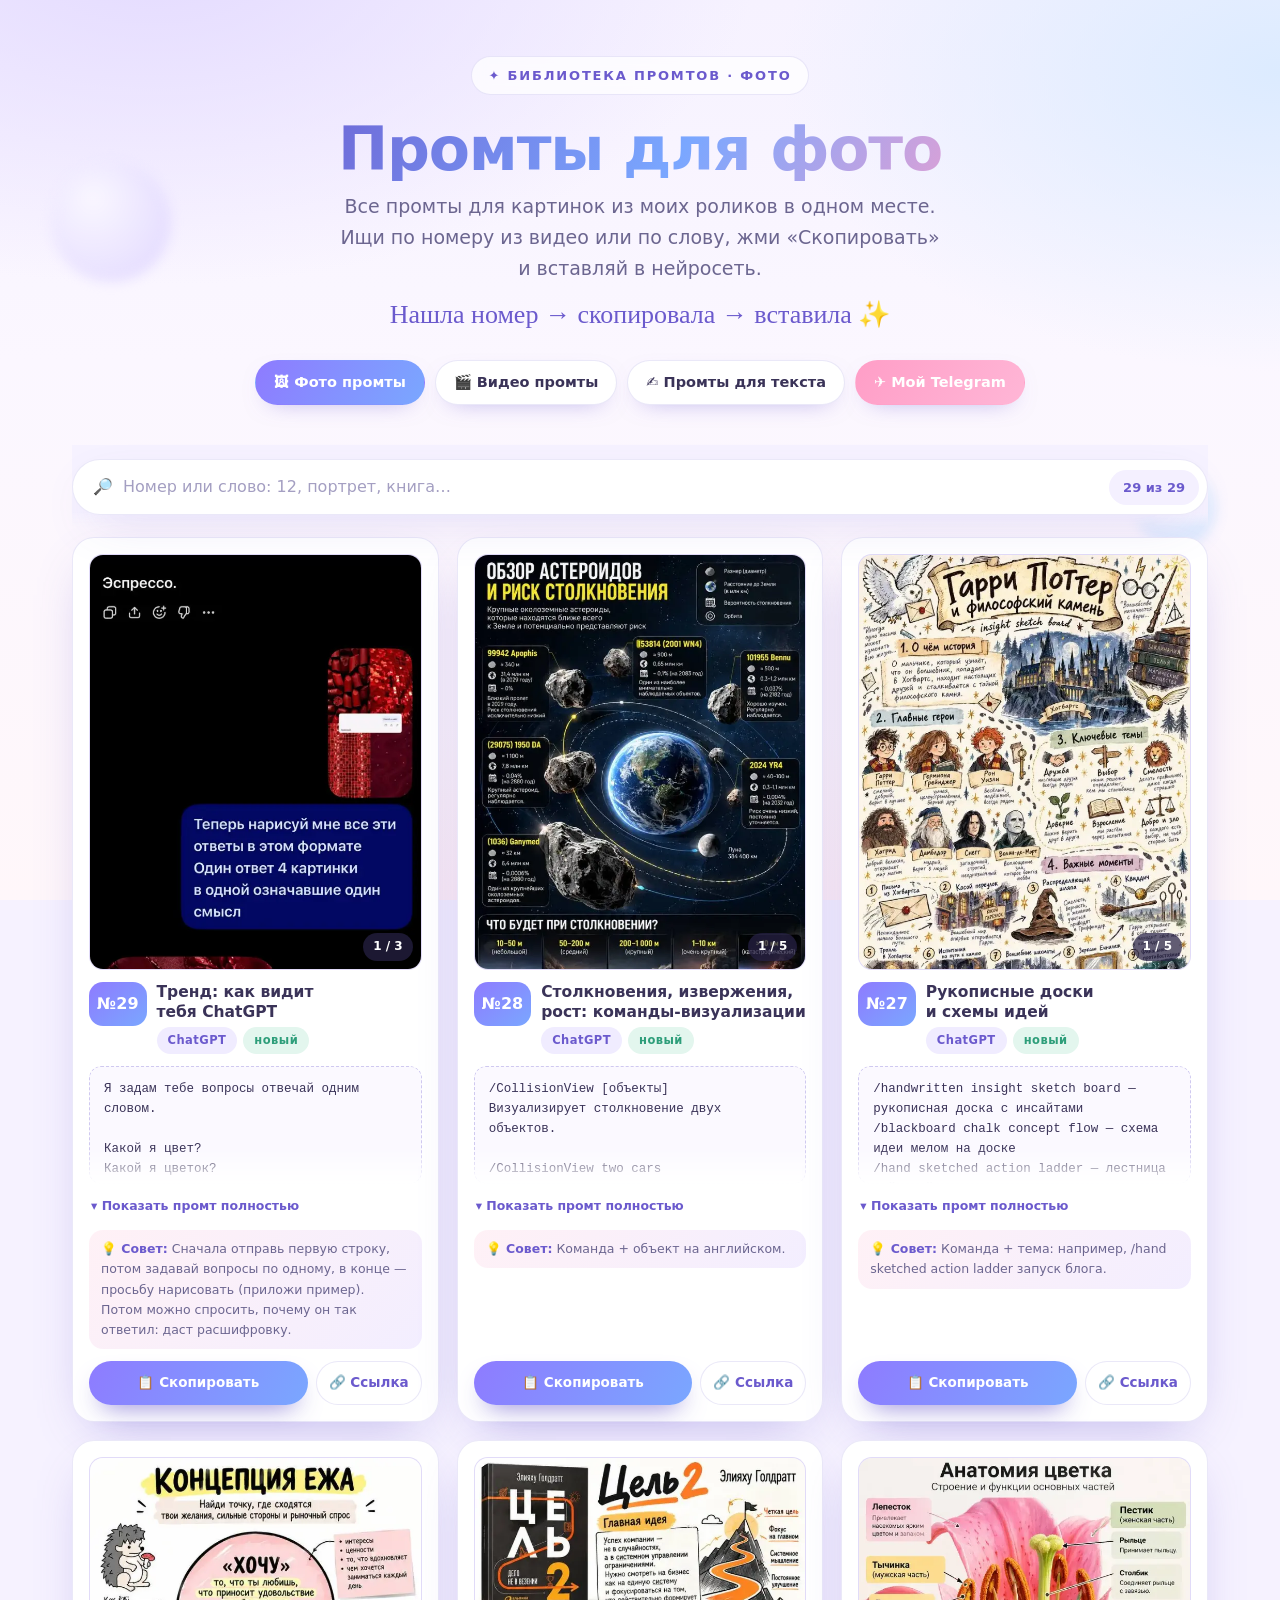
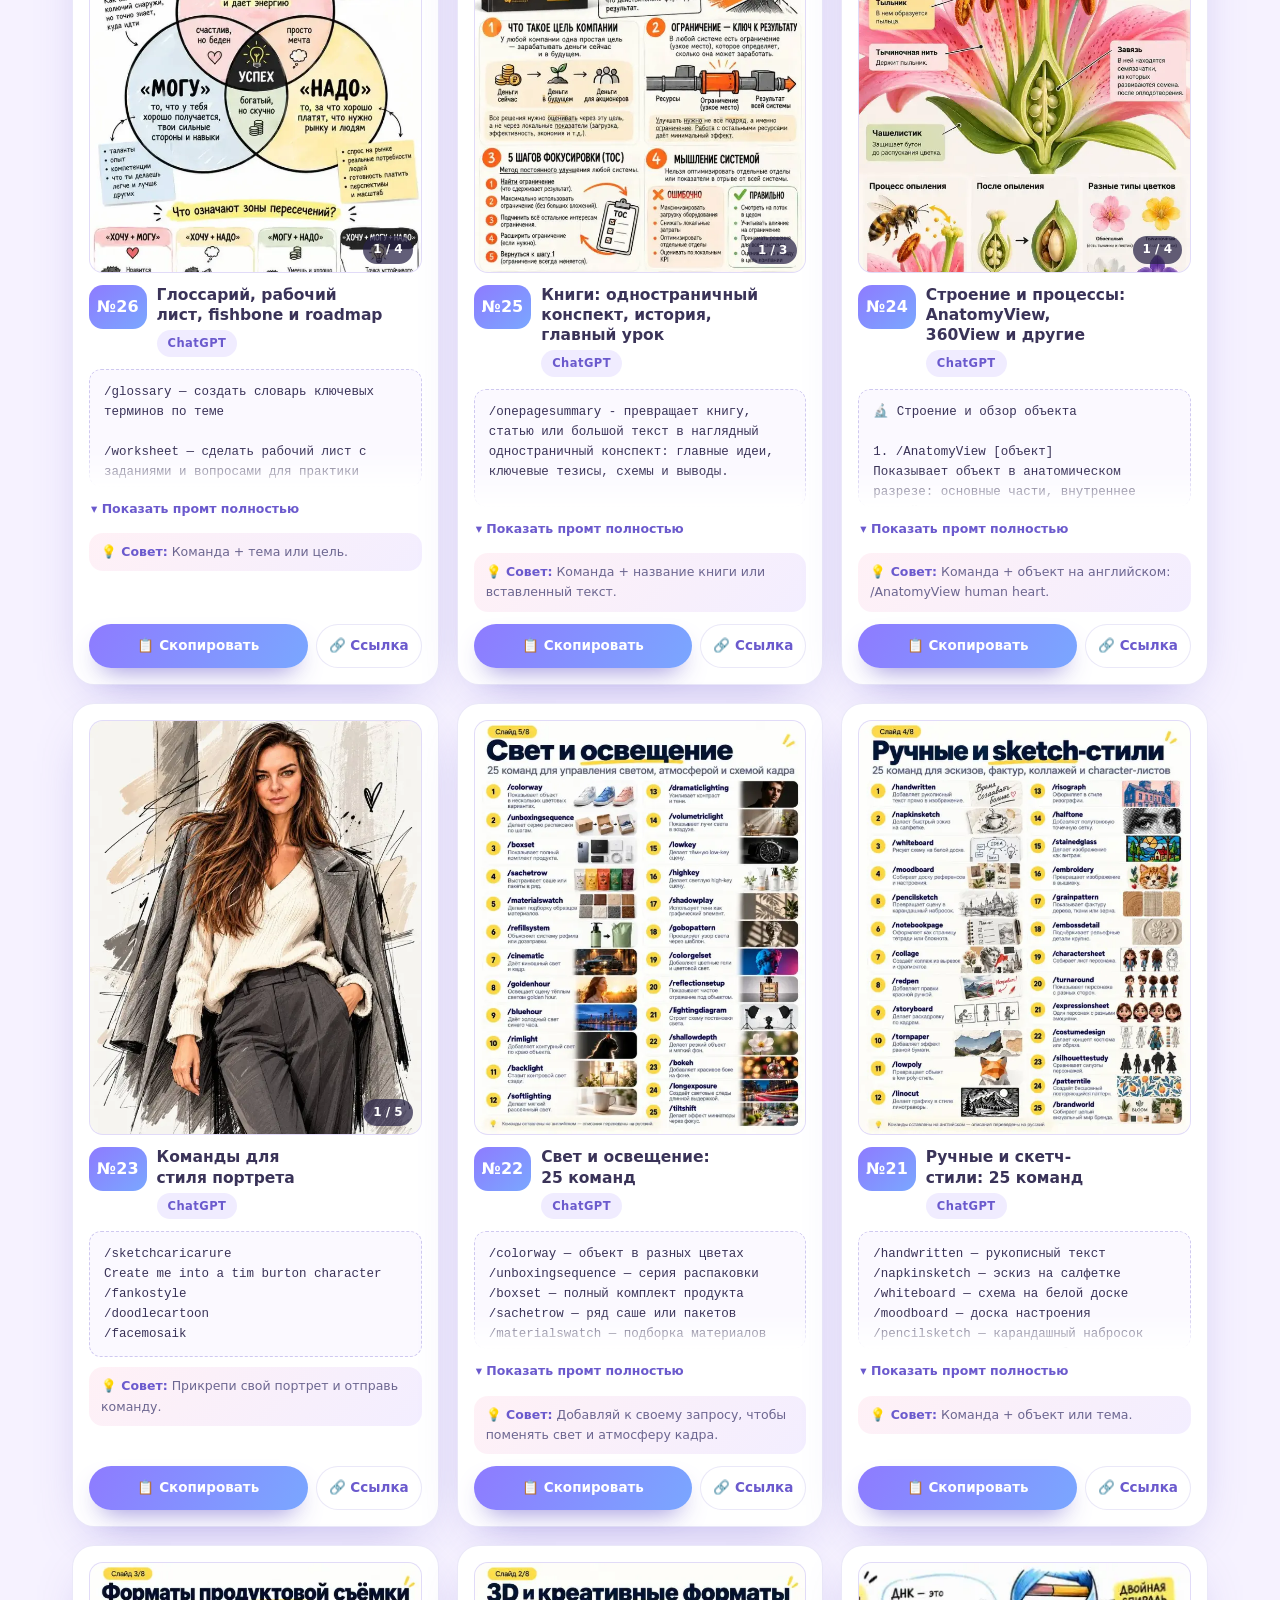
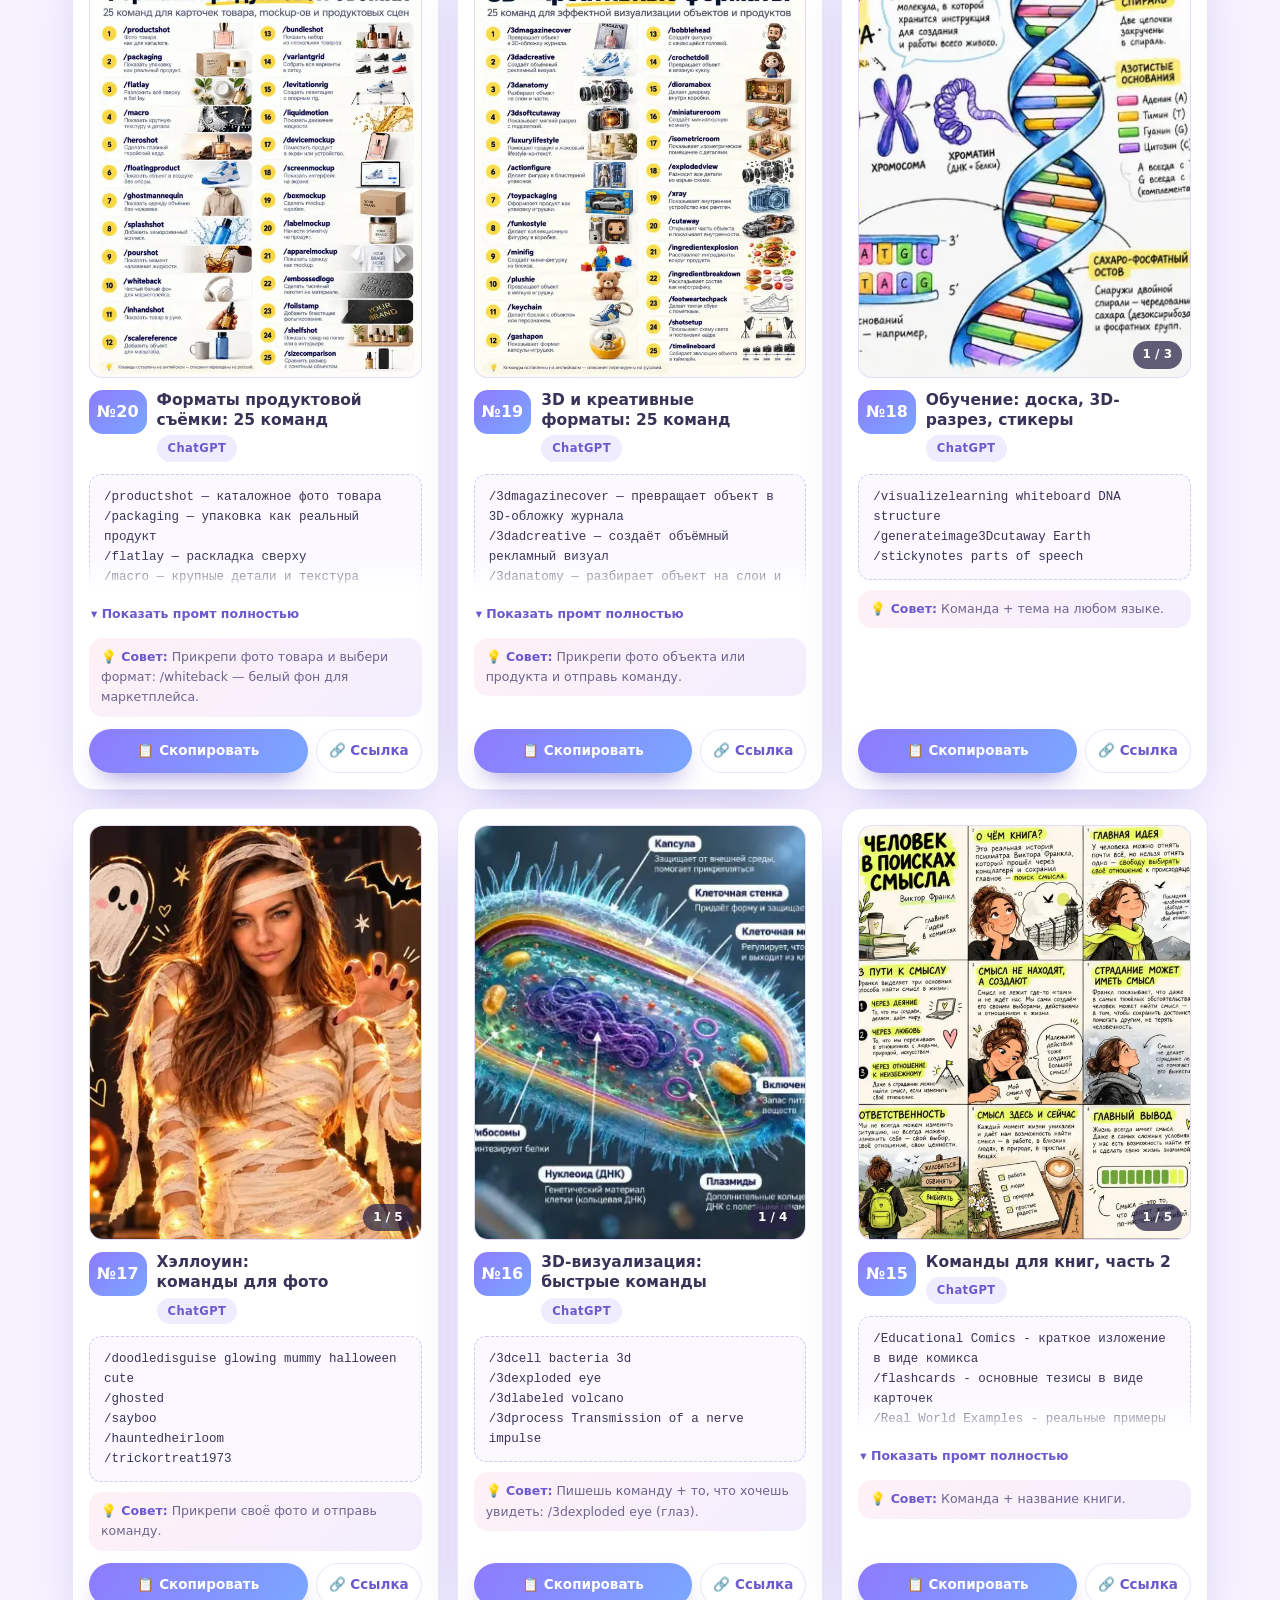
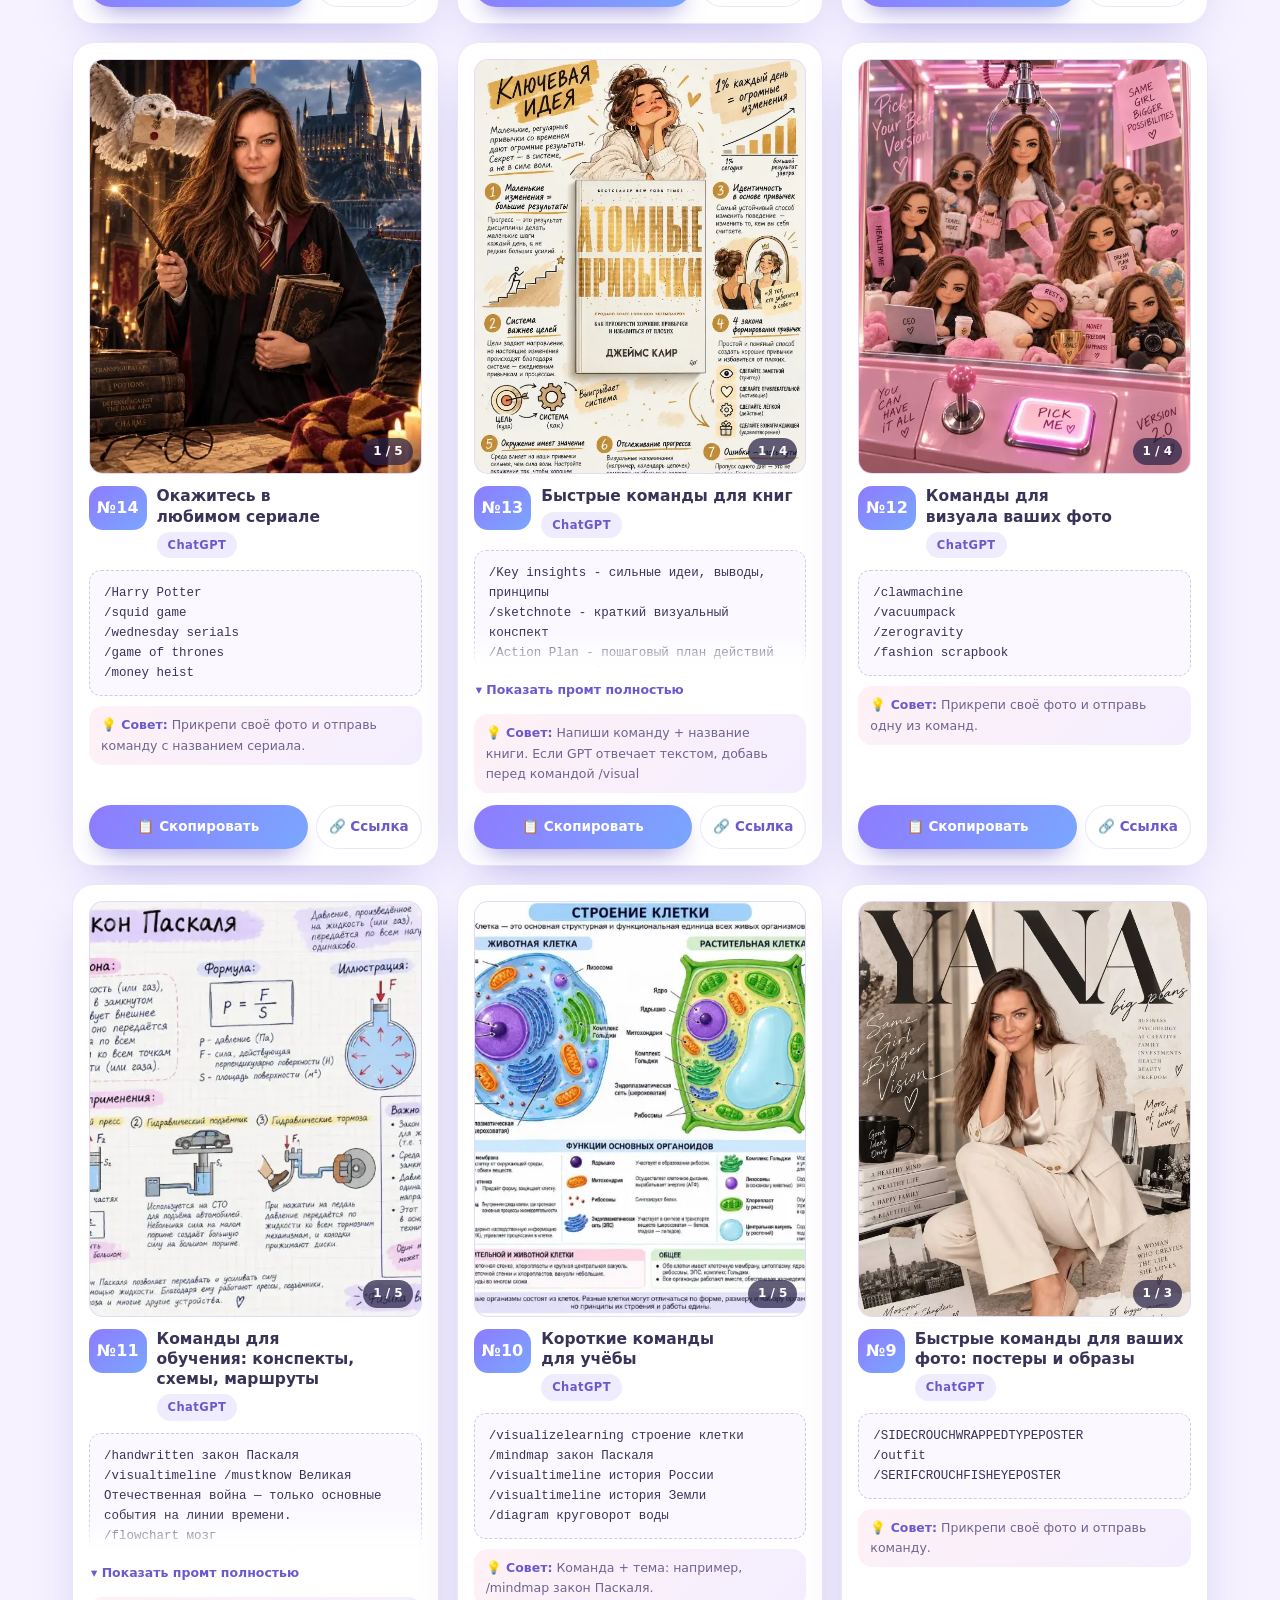
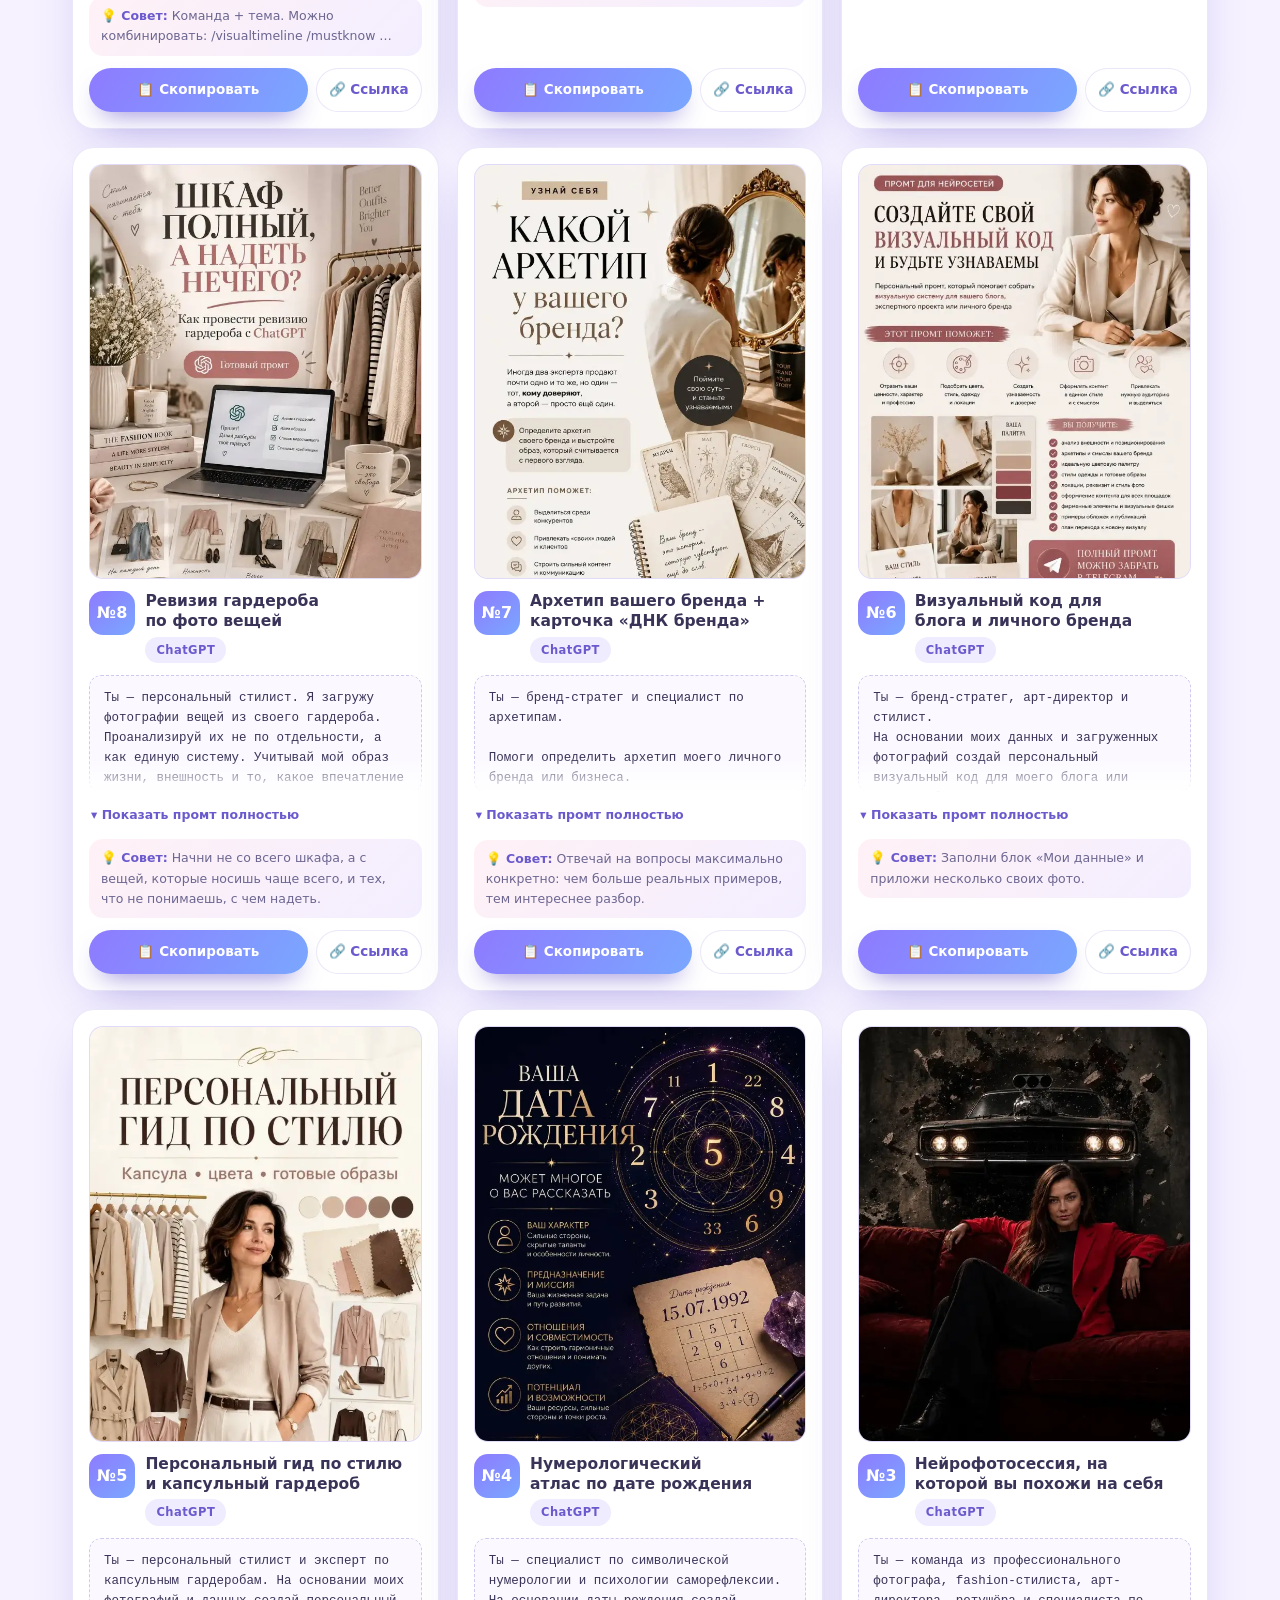
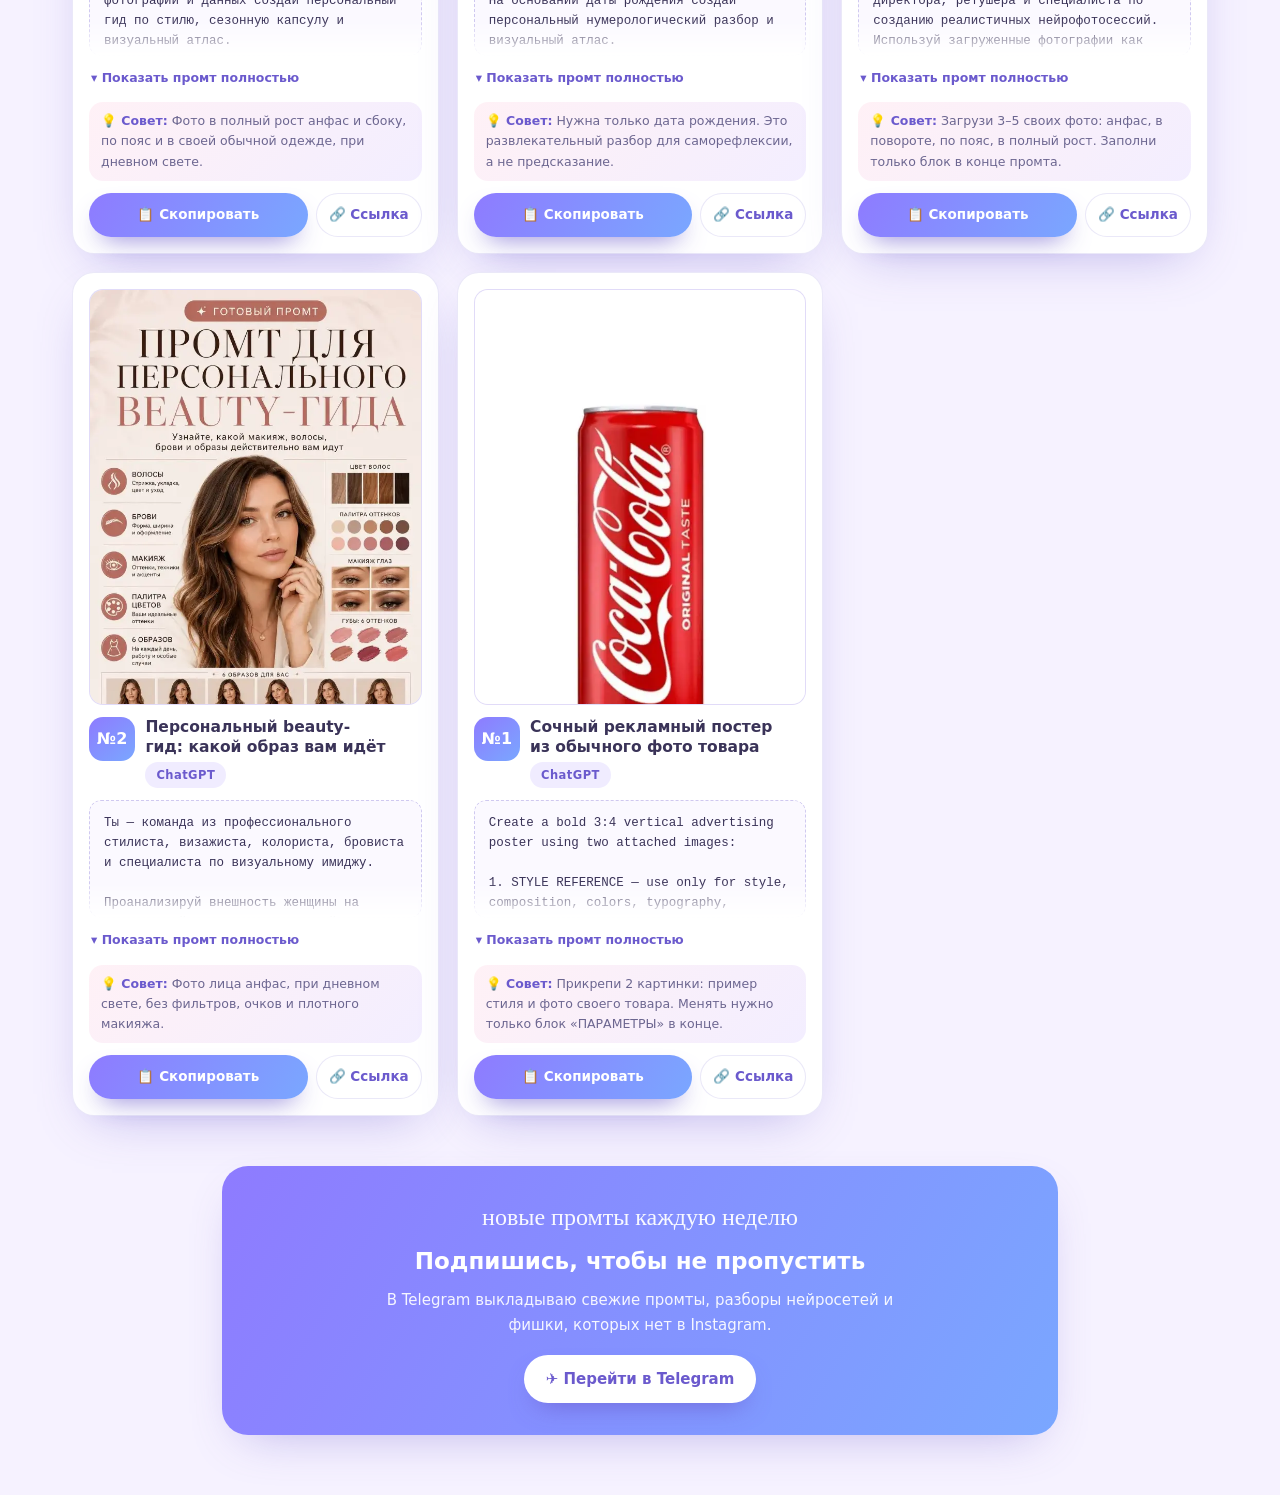
==== index.html @ 2c4e9346 "Add files via upload" ====
<!doctype html>
<html lang="ru"><head><meta charset="utf-8"><meta name="viewport" content="width=device-width,initial-scale=1">
<title>Нейросети без воды — промты</title>
<meta http-equiv="refresh" content="0; url=foto.html">
<script>location.replace('foto.html' + location.hash)</script>
</head><body style="font-family:system-ui;background:#F6F2FF;color:#3A3358;padding:40px">
<a href="foto.html">Открыть библиотеку промтов</a></body></html>
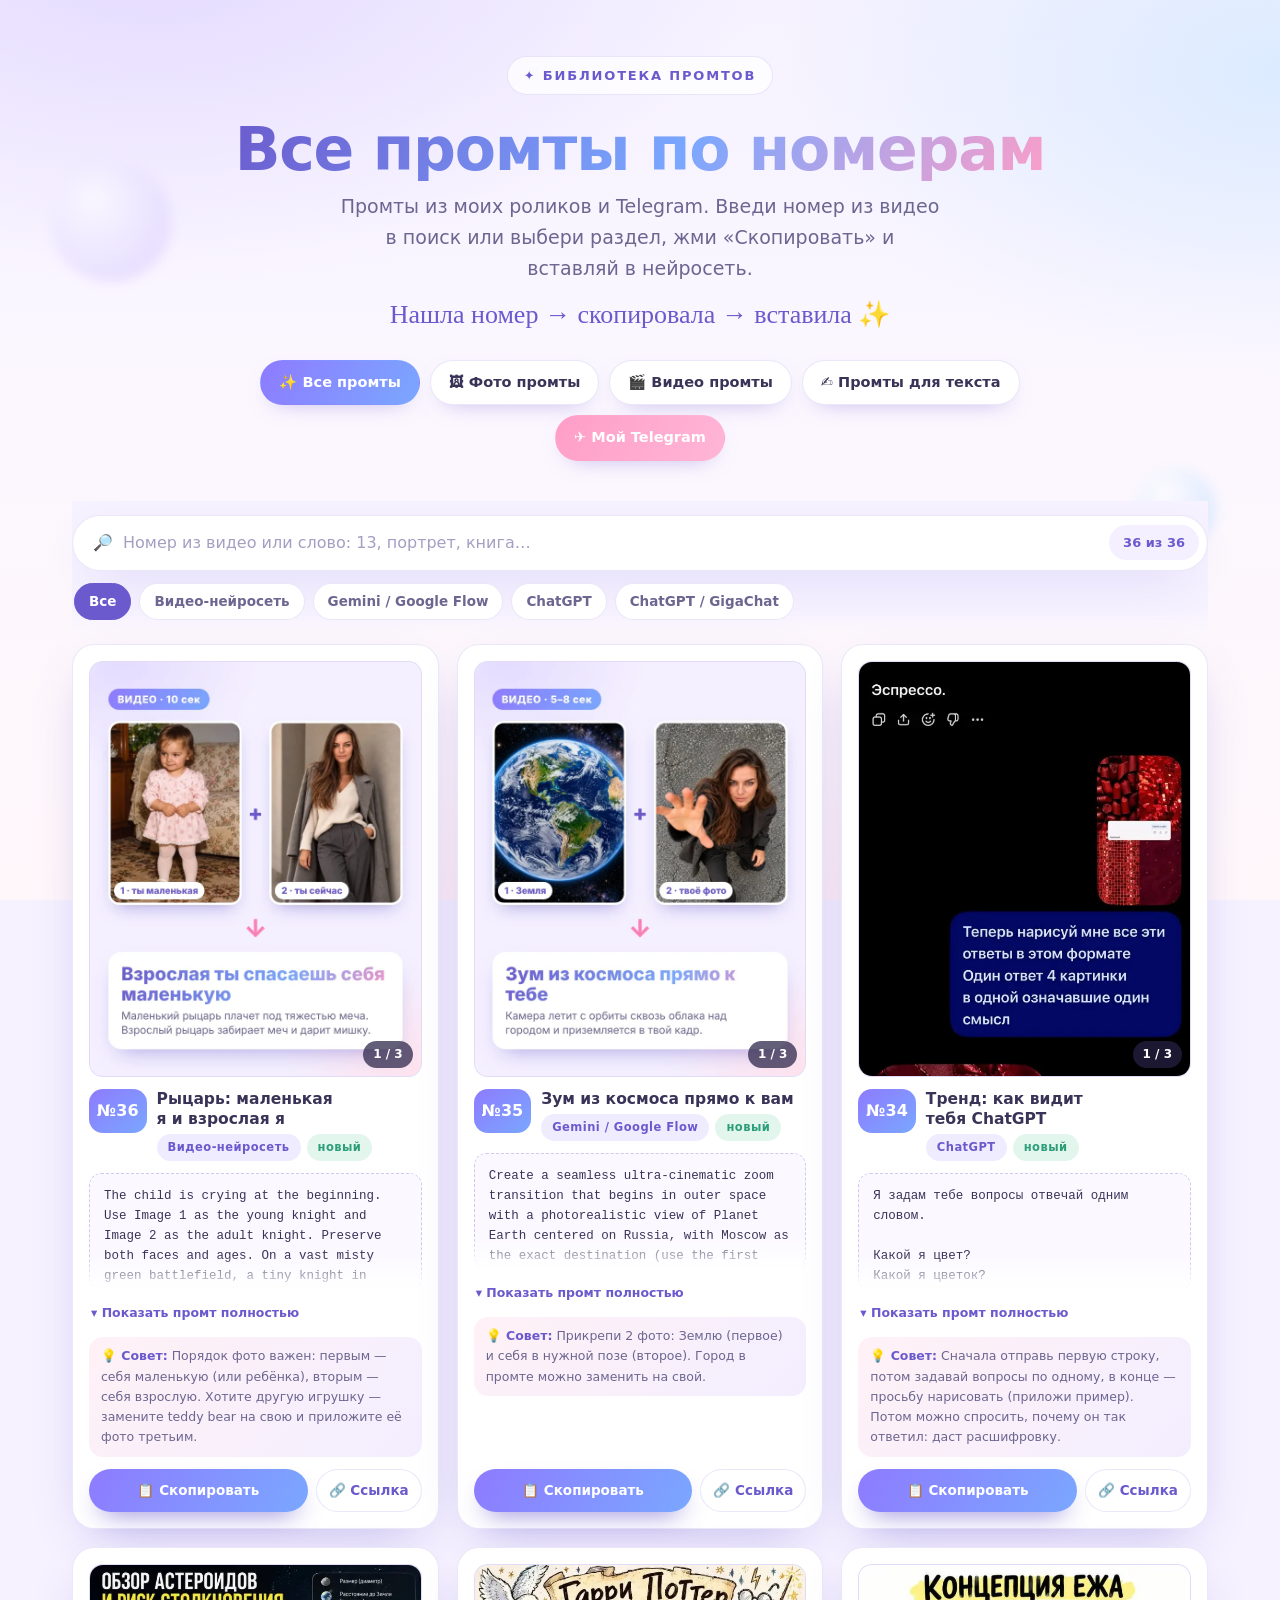
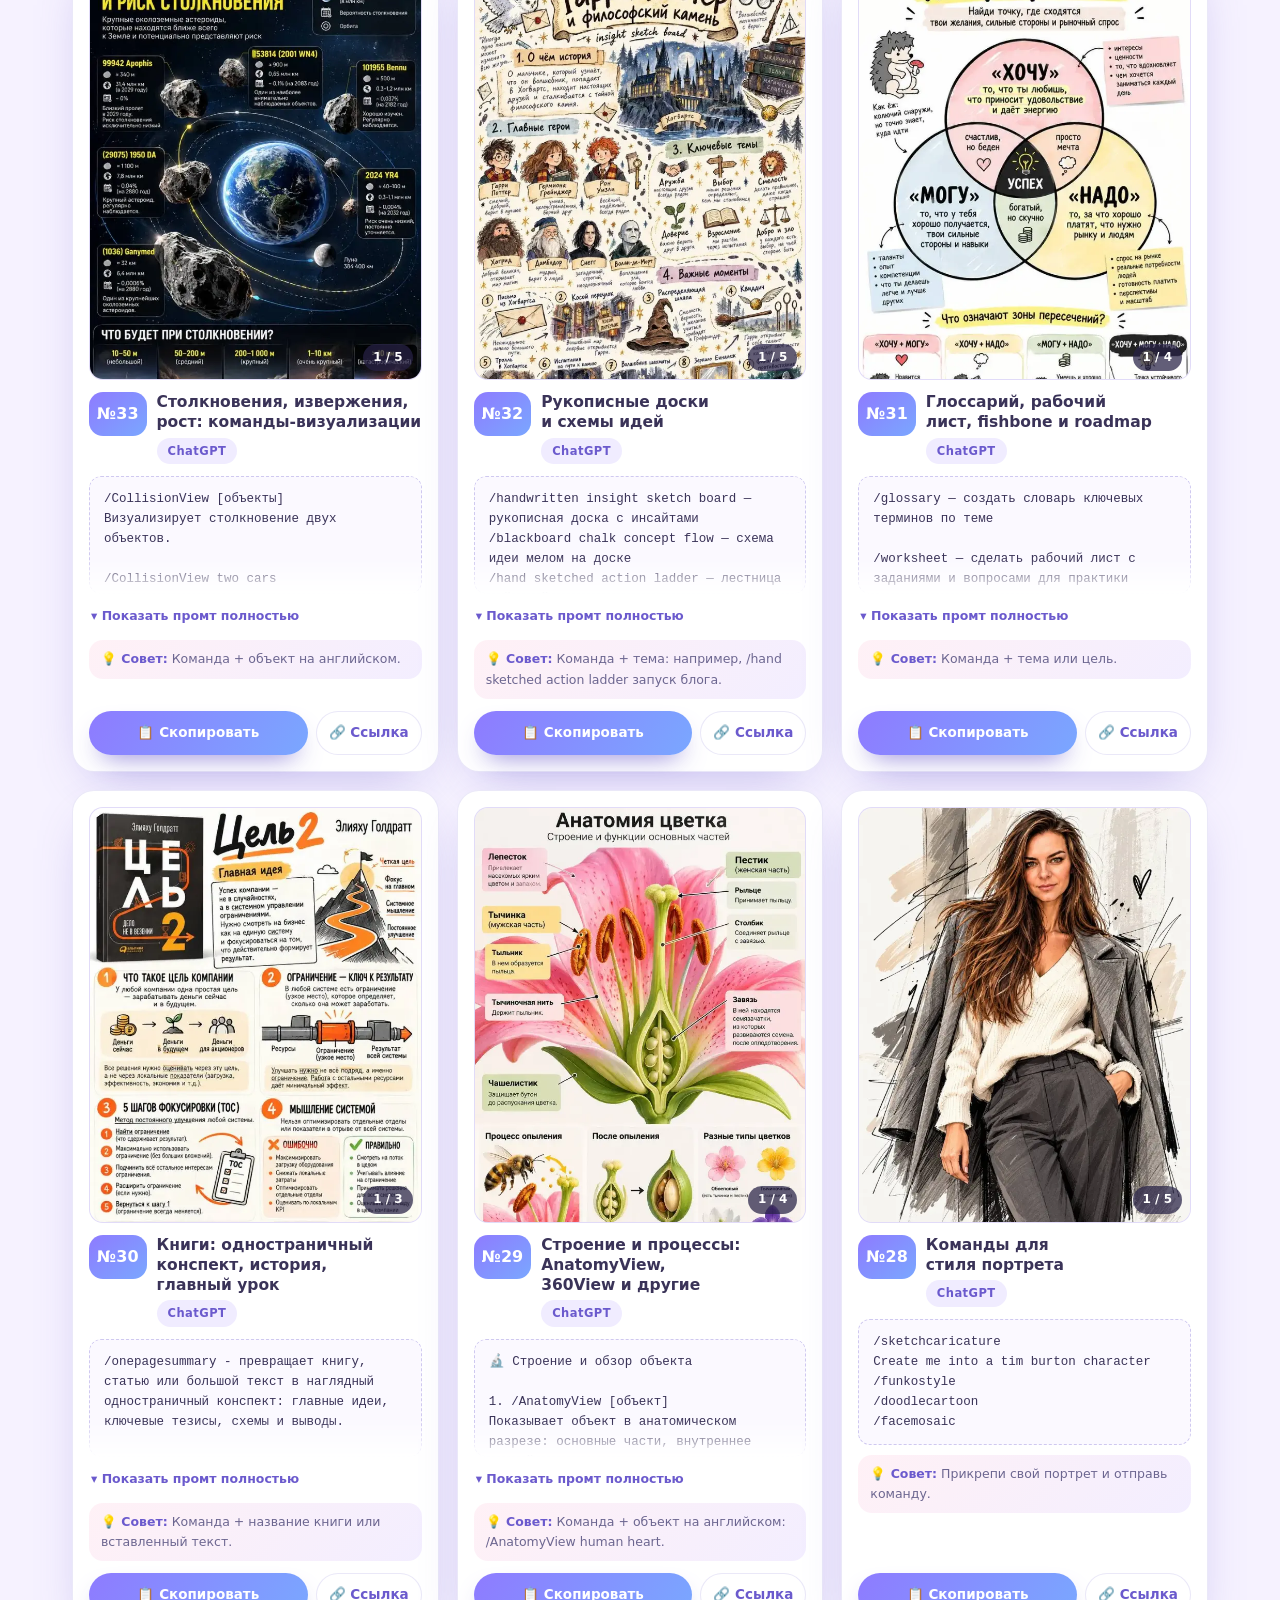
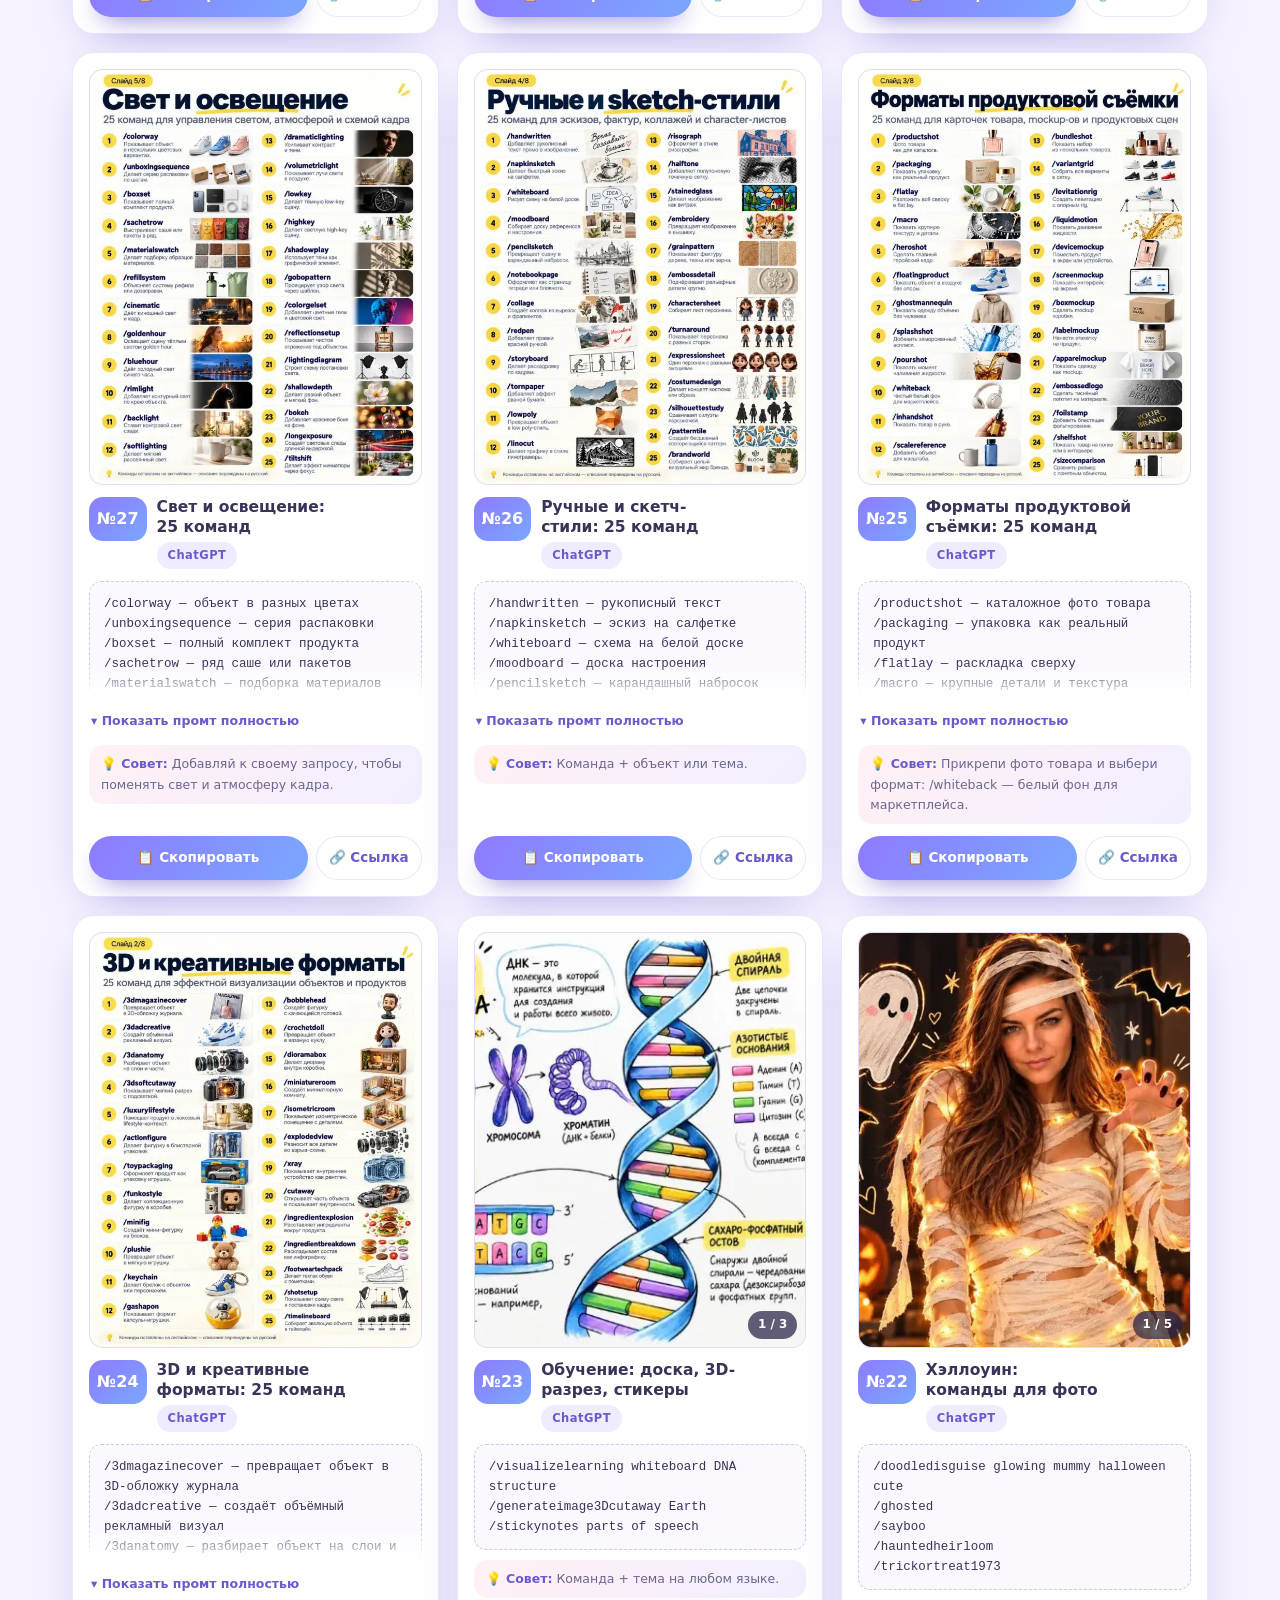
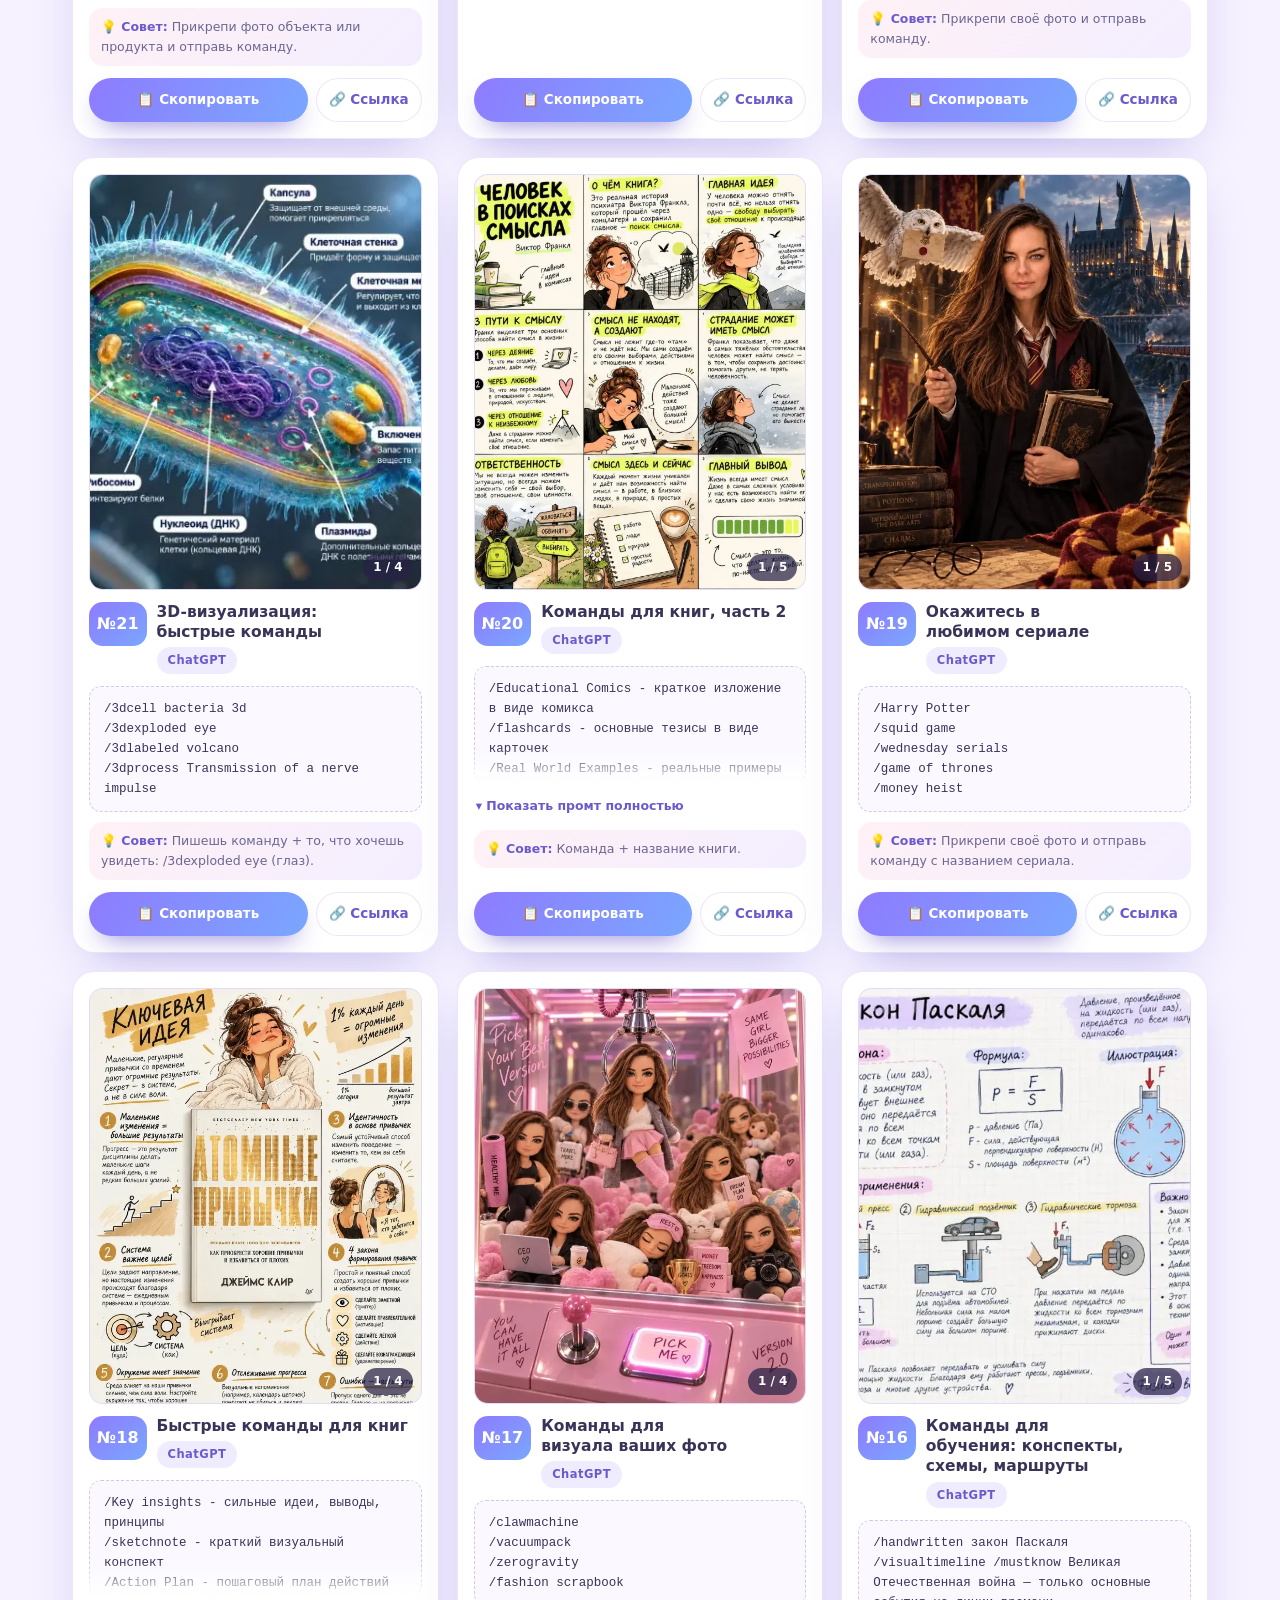
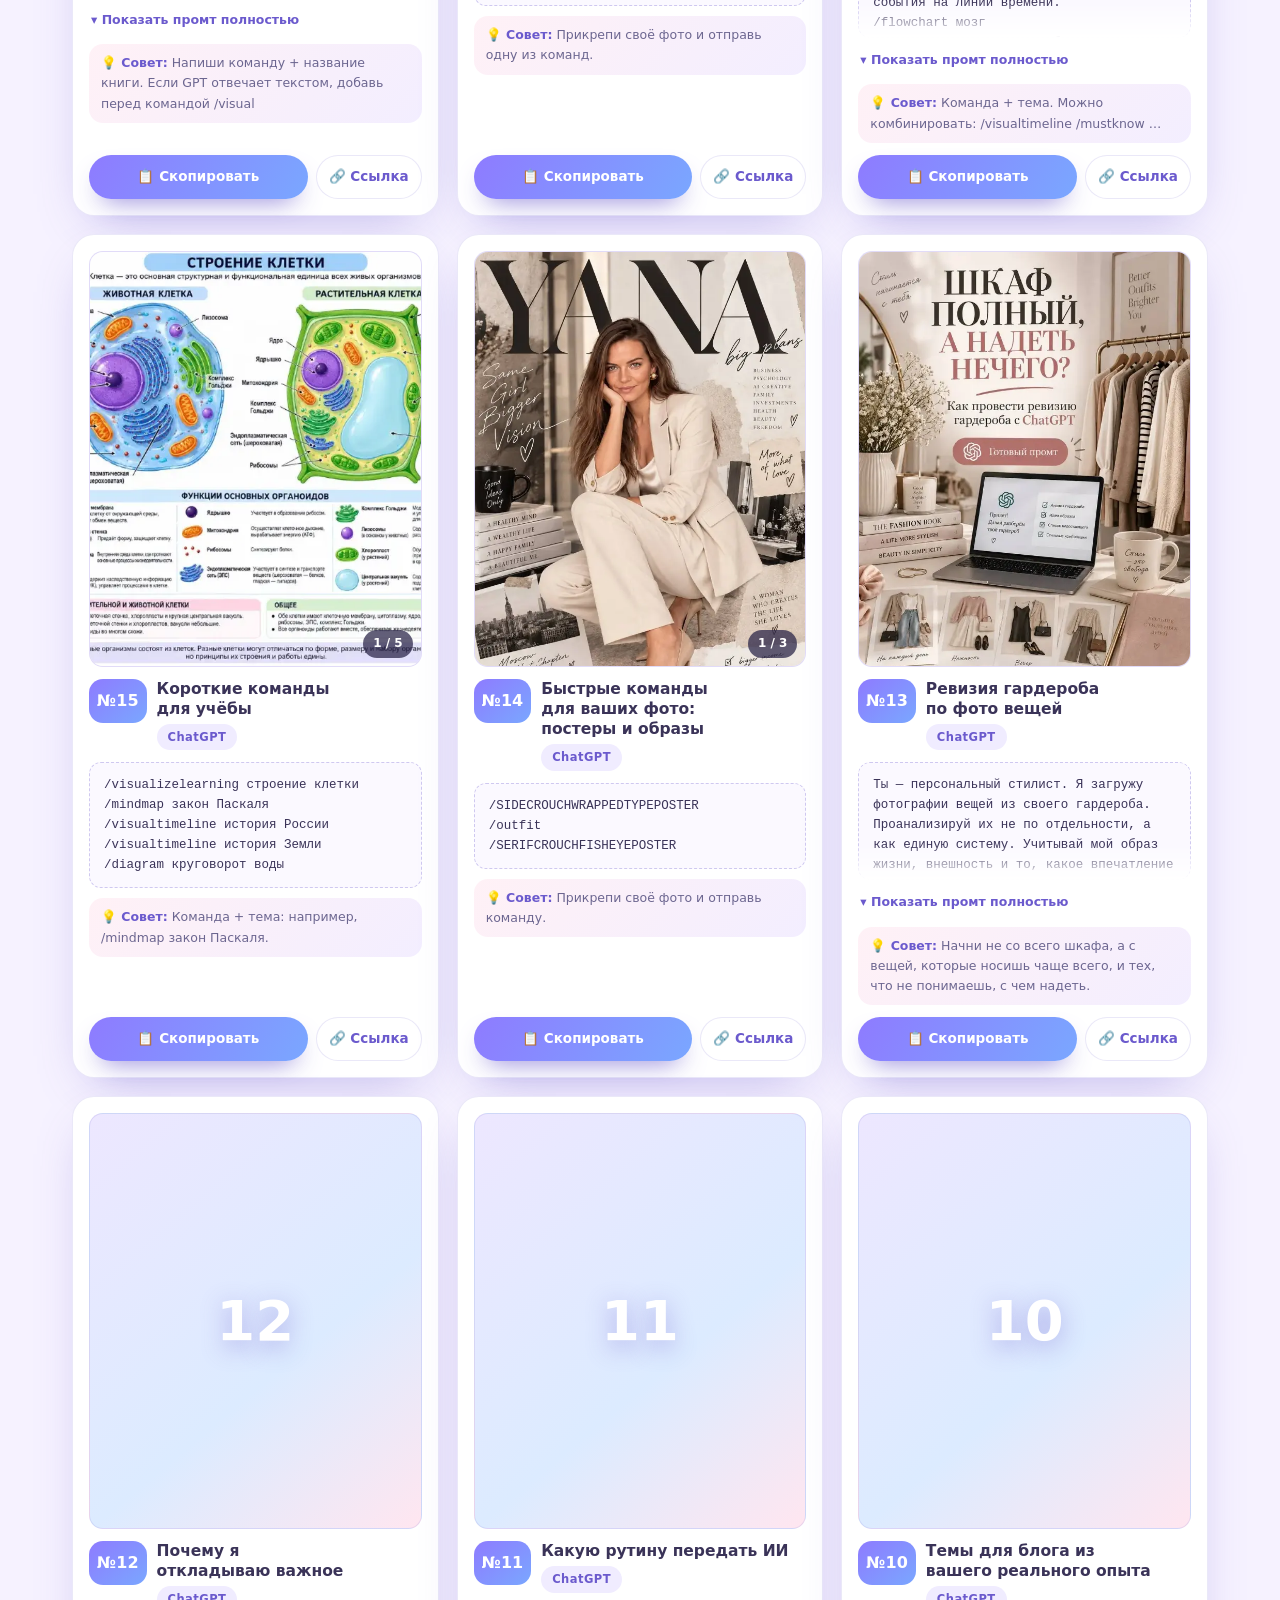
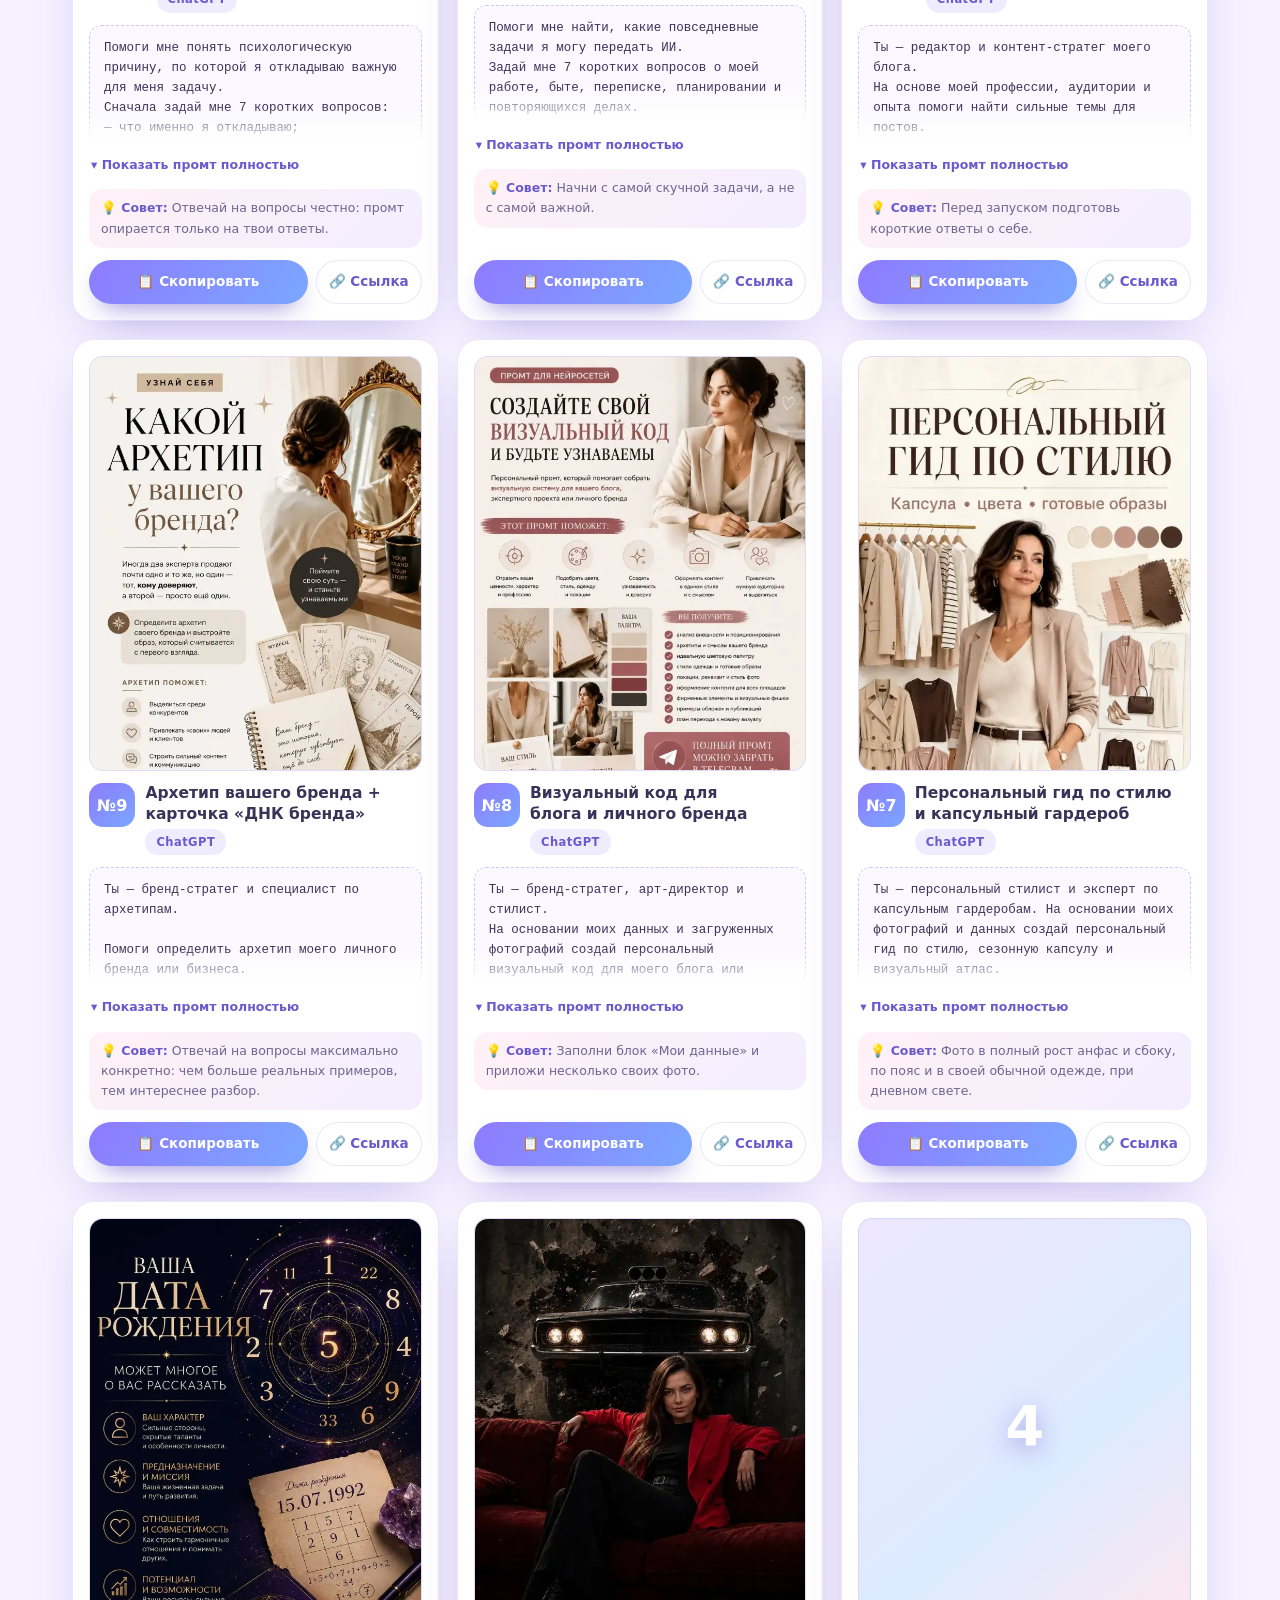
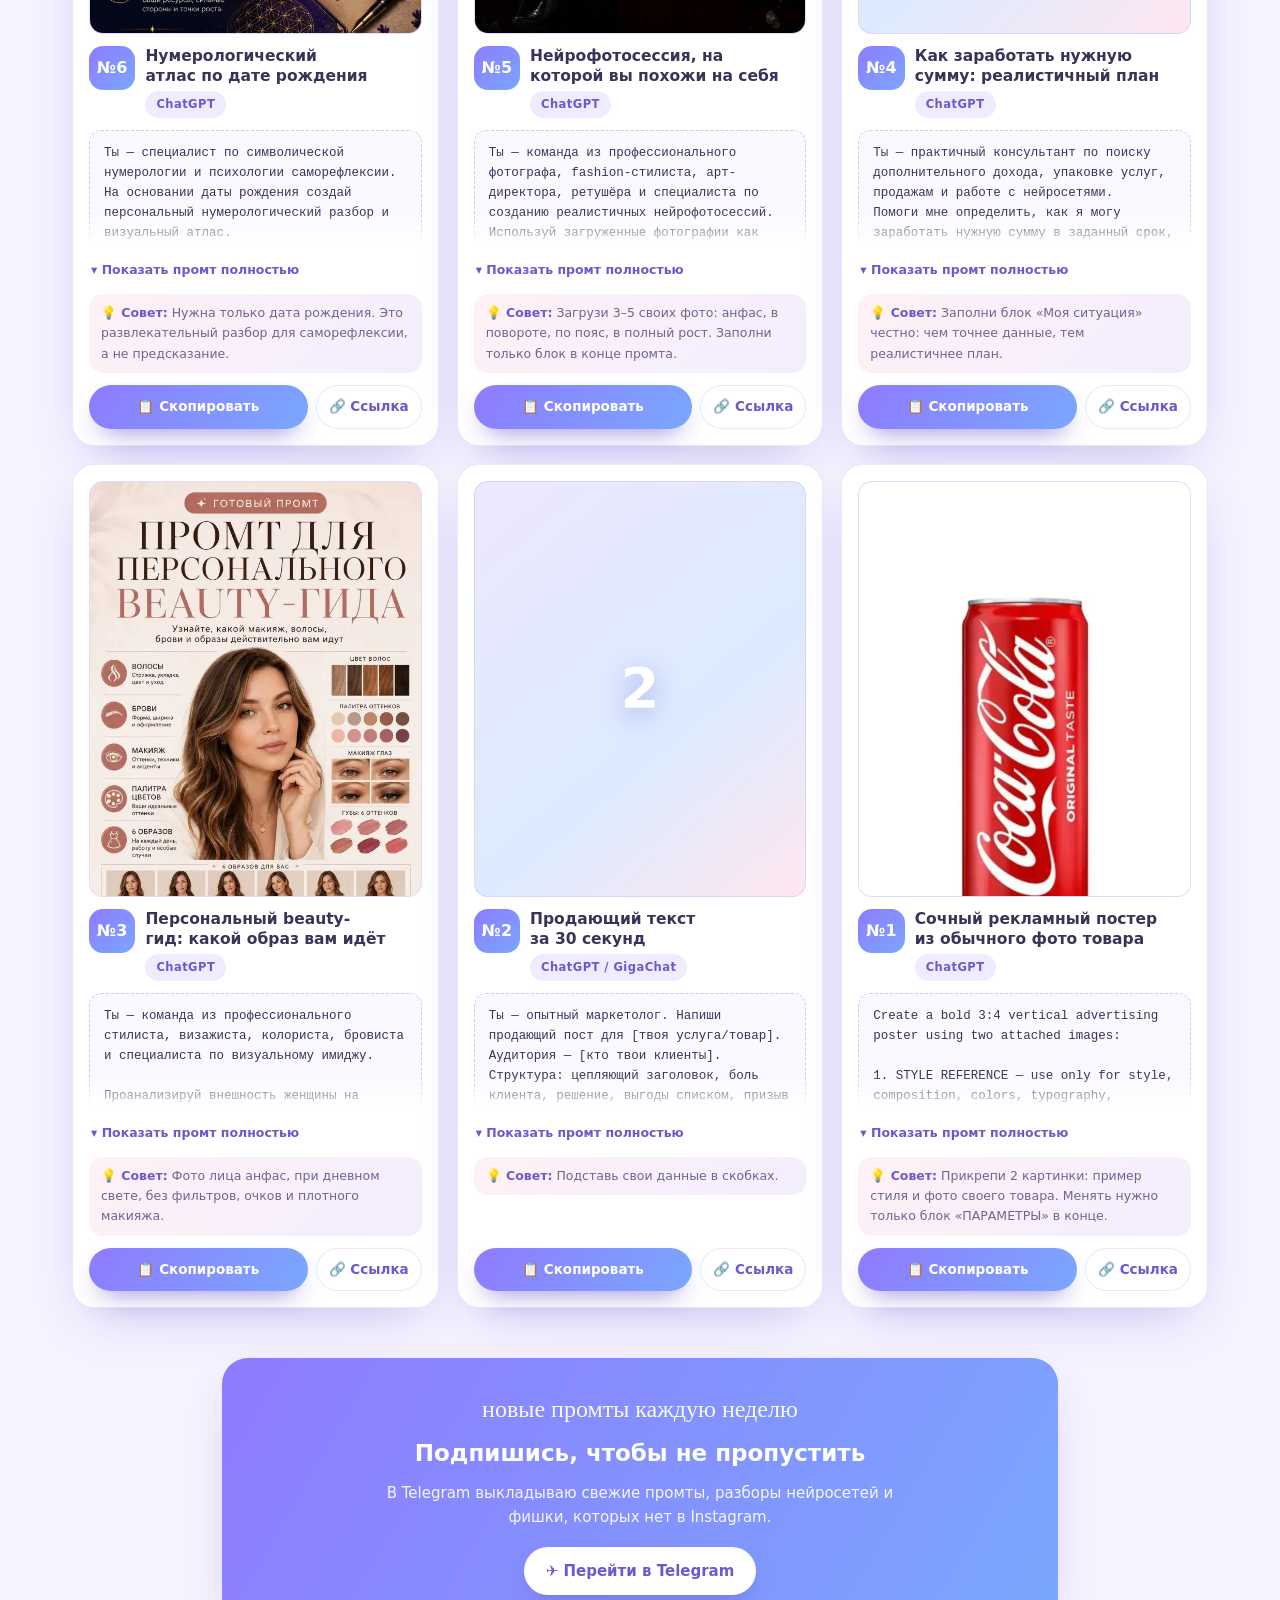
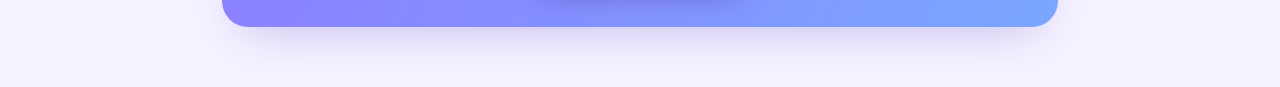
==== commit c7808979: "Add files via upload" ====
--- a/index.html
+++ b/index.html
@@ -1,7 +1,299 @@
 <!doctype html>
-<html lang="ru"><head><meta charset="utf-8"><meta name="viewport" content="width=device-width,initial-scale=1">
+<html lang="ru">
+<head>
+<meta charset="utf-8">
+<meta name="viewport" content="width=device-width,initial-scale=1,viewport-fit=cover">
 <title>Нейросети без воды — промты</title>
-<meta http-equiv="refresh" content="0; url=foto.html">
-<script>location.replace('foto.html' + location.hash)</script>
-</head><body style="font-family:system-ui;background:#F6F2FF;color:#3A3358;padding:40px">
-<a href="foto.html">Открыть библиотеку промтов</a></body></html>
+<style>
+:root{
+  color-scheme:light;
+  --lavender:#B7A6FF; --periwinkle:#7AA7FF; --pink:#FFB6D6;
+  --slivo:#6B5ACD; --ink:#3A3358; --ink-soft:#6C6690; --line:rgba(107,90,205,.14);
+  --card:#ffffff; --soft:#F4F0FF; --soft2:#FBF9FF;
+  --shadow:0 18px 50px -22px rgba(107,90,205,.45);
+  --radius:26px; --ok:#2E9E7A;
+}
+*{box-sizing:border-box;margin:0;padding:0}
+html{scroll-behavior:smooth;scroll-padding-top:150px}
+body{
+  font-family:'Segoe UI','Helvetica Neue',system-ui,Arial,sans-serif;color:var(--ink);
+  background:
+    radial-gradient(1100px 600px at 12% -5%,#E4DBFF 0%,transparent 55%),
+    radial-gradient(1000px 600px at 100% 8%,#DCEBFF 0%,transparent 50%),
+    radial-gradient(900px 700px at 50% 120%,#FFE6F0 0%,transparent 55%),
+    linear-gradient(180deg,#F6F2FF 0%,#FBF7FF 40%,#FFF7FA 100%);
+  background-color:#F6F2FF;background-attachment:fixed;
+  line-height:1.62;-webkit-font-smoothing:antialiased;font-size:16px;min-height:100vh;
+}
+.wrap{max-width:880px;margin:0 auto;padding-inline:22px;position:relative;z-index:1}
+.accent{font-family:'Segoe Script','Comic Sans MS',cursive}
+.blob{position:fixed;border-radius:50%;filter:blur(6px);opacity:.5;z-index:0;pointer-events:none}
+.b1{width:120px;height:120px;top:18%;left:4%;background:radial-gradient(circle at 35% 30%,#fff,#C7B8FF)}
+.b2{width:80px;height:80px;top:52%;right:5%;background:radial-gradient(circle at 35% 30%,#fff,#A7D0FF)}
+.b3{width:64px;height:64px;top:78%;left:8%;background:radial-gradient(circle at 35% 30%,#fff,#FFC7DF)}
+
+.hero{padding-block:56px 18px;text-align:center}
+.eyebrow{display:inline-flex;align-items:center;gap:8px;background:rgba(255,255,255,.75);border:1px solid var(--line);
+  color:var(--slivo);font-weight:700;font-size:13px;letter-spacing:.14em;text-transform:uppercase;padding:8px 16px;
+  border-radius:100px;box-shadow:var(--shadow);backdrop-filter:blur(8px)}
+h1{font-size:clamp(34px,6.5vw,60px);line-height:1.07;font-weight:800;margin:22px 0 10px;letter-spacing:-.02em;text-wrap:balance;
+  background:linear-gradient(120deg,#6B5ACD 0%,#7AA7FF 55%,#FF9EC7 100%);-webkit-background-clip:text;background-clip:text;color:transparent}
+.lead{font-size:clamp(16px,2.2vw,19px);color:var(--ink-soft);max-width:600px;margin:0 auto}
+.tagline{font-size:clamp(19px,3.2vw,26px);color:var(--slivo);margin-top:10px}
+
+.pillrow{display:flex;flex-wrap:wrap;gap:10px;justify-content:center;margin-top:24px}
+.pill{background:#fff;border:1px solid var(--line);border-radius:100px;padding:10px 18px;font-weight:700;font-size:14.5px;
+  color:var(--ink);text-decoration:none;box-shadow:0 8px 24px -14px rgba(107,90,205,.6);transition:transform .2s ease}
+.pill:hover{transform:translateY(-2px)}
+.pill.on{background:linear-gradient(120deg,#8E7BFF,#7AA7FF);color:#fff;border-color:transparent}
+.pill.tg{background:linear-gradient(120deg,#FF9EC7,#FFB6D6);color:#fff;border-color:transparent}
+
+.tools{position:sticky;top:0;z-index:5;padding:14px 0 12px;margin-top:22px;
+  background:linear-gradient(180deg,#F6F2FF 82%,rgba(246,242,255,0))}
+.search{display:flex;align-items:center;gap:10px;background:#fff;border:1px solid var(--line);border-radius:100px;
+  padding:6px 8px 6px 20px;box-shadow:var(--shadow)}
+.search input{flex:1;min-width:0;border:0;outline:0;font:inherit;font-size:16px;color:var(--ink);background:transparent;padding:8px 0}
+.search input::placeholder{color:#A49FC2}
+.count{font-size:13px;font-weight:700;color:var(--slivo);background:var(--soft);padding:7px 14px;border-radius:100px;white-space:nowrap}
+.filters{display:flex;gap:8px;overflow-x:auto;padding:12px 2px 2px;scrollbar-width:none}
+.filters::-webkit-scrollbar{display:none}
+.fbtn{flex:0 0 auto;border:1px solid var(--line);background:#fff;color:var(--ink-soft);font:inherit;font-size:13.5px;font-weight:700;
+  padding:7px 14px;border-radius:100px;cursor:pointer}
+.fbtn.on{background:var(--slivo);color:#fff;border-color:var(--slivo)}
+
+.list{display:grid;gap:18px;padding:10px 0 20px}
+.card{background:var(--card);border:1px solid var(--line);border-radius:var(--radius);padding:22px;box-shadow:var(--shadow);
+  min-width:0;transition:box-shadow .3s ease,transform .3s ease}
+.card.hl{box-shadow:0 0 0 3px var(--periwinkle),0 26px 60px -24px rgba(107,90,205,.6)}
+.top{display:flex;align-items:flex-start;gap:14px}
+.num{flex:0 0 auto;min-width:58px;height:58px;padding:0 10px;border-radius:18px;display:flex;align-items:center;justify-content:center;
+  font-weight:800;font-size:21px;color:#fff;background:linear-gradient(140deg,#8E7BFF,#7AA7FF);box-shadow:var(--shadow);
+  font-variant-numeric:tabular-nums;text-decoration:none}
+.top > div{min-width:0;flex:1}
+.card h2{font-size:19px;font-weight:800;line-height:1.3;text-wrap:balance}
+.tags{display:flex;flex-wrap:wrap;gap:6px;margin-top:7px}
+.tag{font-size:11.5px;font-weight:800;letter-spacing:.04em;padding:4px 11px;border-radius:100px;background:#F0ECFF;color:var(--slivo)}
+.tag.new{background:#E3F6EE;color:var(--ok)}
+.pic{margin-top:16px;border-radius:18px;overflow:hidden;background:var(--soft);border:1px solid var(--line)}
+.pic img{display:block;width:100%;height:auto;max-height:520px;object-fit:cover}
+.pic video{display:block;width:100%;max-height:520px;background:#000}
+.ptext{margin-top:16px;background:var(--soft2);border:1.5px dashed rgba(107,90,205,.3);border-radius:16px;padding:16px 18px;
+  font-family:ui-monospace,'Cascadia Mono',Consolas,monospace;font-size:14px;line-height:1.6;color:var(--ink);white-space:pre-wrap;word-break:break-word}
+.ptext.clip{max-height:230px;overflow:hidden;-webkit-mask-image:linear-gradient(180deg,#000 70%,transparent);mask-image:linear-gradient(180deg,#000 70%,transparent)}
+.more{margin-top:8px;background:none;border:0;color:var(--slivo);font:inherit;font-weight:800;font-size:14px;cursor:pointer;padding:4px 2px}
+.tip{margin-top:12px;font-size:14px;color:var(--ink-soft);background:linear-gradient(135deg,#FFF1F6,#F3EEFF);border-radius:14px;padding:11px 14px}
+.tip b{color:var(--slivo)}
+.acts{display:flex;flex-wrap:wrap;gap:10px;margin-top:14px}
+.btn{display:inline-flex;align-items:center;justify-content:center;gap:8px;padding:12px 22px;border-radius:100px;border:0;cursor:pointer;
+  background:linear-gradient(120deg,#8E7BFF,#7AA7FF);color:#fff;font:inherit;font-weight:800;font-size:15px;text-decoration:none;
+  box-shadow:0 12px 26px -12px rgba(107,90,205,.85);transition:transform .2s ease}
+.btn:hover{transform:translateY(-2px)}
+.btn.ghost{background:#fff;color:var(--slivo);border:1px solid var(--line);box-shadow:none}
+.btn.done{background:linear-gradient(120deg,#2E9E7A,#5CC8A0)}
+.empty{text-align:center;color:var(--ink-soft);padding:40px 10px;display:none}
+
+footer{padding-block:30px 60px;text-align:center}
+.footbar{background:linear-gradient(120deg,#8E7BFF,#7AA7FF);border-radius:var(--radius);padding:32px 26px;color:#fff;box-shadow:var(--shadow)}
+.footbar .accent{font-size:24px;opacity:.95}
+.footbar h3{font-size:23px;font-weight:800;margin:6px 0 8px}
+.footbar p{opacity:.92;font-size:15px;max-width:520px;margin:0 auto 18px}
+.footbar .btn{background:#fff;color:var(--slivo)}
+.toast{position:fixed;left:50%;bottom:24px;transform:translate(-50%,30px);opacity:0;background:var(--ink);color:#fff;font-weight:700;
+  font-size:14px;padding:12px 20px;border-radius:100px;transition:.25s ease;z-index:20;pointer-events:none}
+.toast.show{opacity:1;transform:translate(-50%,0)}
+@media(max-width:600px){.wrap{padding-inline:16px}.card{padding:18px}.num{min-width:50px;height:50px;font-size:18px;border-radius:15px}
+  .btn{flex:1;padding:12px 14px}.btn.ghost{flex:0 0 auto}.btn .lg{display:none}}
+
+/* компактная сетка: по 3 карточки в ряд */
+.wide{max-width:1180px}
+.list.grid3{grid-template-columns:repeat(3,minmax(0,1fr));gap:18px;align-items:stretch}
+.grid3 .card{display:flex;flex-direction:column;padding:16px;border-radius:22px}
+.grid3 .top{gap:10px}
+.grid3 .num{min-width:44px;height:44px;font-size:16px;border-radius:14px;padding:0 8px}
+.grid3 .card h2{font-size:15.5px;line-height:1.3}
+.grid3 .tags{margin-top:5px}
+.grid3 .pic{margin-top:12px;aspect-ratio:4/5;border-radius:14px;cursor:zoom-in;order:-1;margin:0 0 12px}
+.grid3 .pic img,.grid3 .pic video{width:100%;height:100%;max-height:none;object-fit:cover;object-position:top}
+.grid3 .ptext{margin-top:12px;font-size:12.5px;padding:12px 14px;border-radius:12px}
+.grid3 .ptext.clip{max-height:118px}
+.grid3 .tip{font-size:12.5px;padding:9px 12px;margin-top:10px}
+
+.grid3 .ptext:not(.clip){max-height:none}
+.grid3 .more{font-size:12.5px;align-self:flex-start}
+.grid3 .acts{margin-top:auto;padding-top:12px;gap:8px}
+.grid3 .btn{flex:1;padding:10px 12px;font-size:13.5px}
+.grid3 .btn.ghost{flex:0 0 auto}
+.grid3 .btn .lg{display:none}
+@media(max-width:900px){.list.grid3{grid-template-columns:repeat(2,minmax(0,1fr))}}
+@media(max-width:560px){.list.grid3{grid-template-columns:repeat(2,minmax(0,1fr));gap:10px}
+  .grid3 .card{padding:10px;border-radius:16px}.grid3 .num{min-width:36px;height:36px;font-size:13px;border-radius:11px}
+  .grid3 .top{flex-direction:column;gap:6px}.grid3 .card h2{font-size:13px}.grid3 .tags{display:none}.grid3 .ptext{display:none}.grid3 .ptext+.more{display:none}.grid3 .tip{display:none}
+  .grid3 .acts{flex-direction:column}.grid3 .btn{font-size:12.5px;padding:9px 8px}.grid3 .btn.ghost{display:none}}
+.grid3 .pic.ph{display:flex;align-items:center;justify-content:center;cursor:default;background:linear-gradient(140deg,#EDE7FF,#DCEBFF 60%,#FFE6F0)}
+.grid3 .pic.ph span{font-size:56px;font-weight:800;color:#fff;text-shadow:0 6px 24px rgba(107,90,205,.45)}
+.pic{position:relative}
+.pic[data-gal]{cursor:zoom-in}
+.cnt{position:absolute;right:8px;bottom:8px;background:rgba(40,34,70,.72);color:#fff;font-size:12px;font-weight:800;padding:4px 10px;border-radius:100px}
+.lbn{position:absolute;top:50%;transform:translateY(-50%);width:48px;height:48px;border-radius:50%;border:0;background:rgba(255,255,255,.9);color:var(--slivo);font-size:30px;line-height:1;cursor:pointer}
+.lbn.prev{left:max(12px, env(safe-area-inset-left, 0px))}.lbn.next{right:max(12px, env(safe-area-inset-right, 0px))}
+.lbn[hidden]{display:none}
+.lbc{position:absolute;bottom:18px;left:50%;transform:translateX(-50%);color:#fff;font-weight:800;font-size:14px}
+.lb{position:fixed;inset:0;z-index:30;background:rgba(40,34,70,.86);display:flex;align-items:center;justify-content:center;padding:24px;cursor:zoom-out}
+.lb[hidden]{display:none}
+.lb img{max-width:100%;max-height:100%;border-radius:14px;box-shadow:0 30px 80px rgba(0,0,0,.5)}
+@media(prefers-reduced-motion:reduce){*{transition:none!important;scroll-behavior:auto!important}}
+</style>
+</head>
+<body>
+<div class="blob b1"></div><div class="blob b2"></div><div class="blob b3"></div>
+
+<header class="hero wrap">
+  <span class="eyebrow">✦ Библиотека промтов</span>
+  <h1>Все промты по номерам</h1>
+  <p class="lead">Промты из моих роликов и Telegram. Введи номер из видео в поиск или выбери раздел, жми «Скопировать» и вставляй в нейросеть.</p>
+  <div class="tagline accent">Нашла номер → скопировала → вставила ✨</div>
+  <nav class="pillrow">
+    <a class="pill on" href="index.html">✨ Все промты</a>
+    <a class="pill " href="foto.html">🖼 Фото промты</a>
+    <a class="pill " href="video.html">🎬 Видео промты</a>
+    <a class="pill " href="tekst.html">✍️ Промты для текста</a>
+    <a class="pill tg" href="https://t.me/ai_bez_vod" target="_blank" rel="noopener">✈️ Мой Telegram</a>
+  </nav>
+</header>
+
+<main class="wrap wide">
+  <div class="tools">
+    <label class="search">
+      <span aria-hidden="true">🔎</span>
+      <input id="q" type="search" placeholder="Номер из видео или слово: 13, портрет, книга…" autocomplete="off">
+      <span class="count" id="count"></span>
+    </label>
+    <div class="filters" id="filters"></div>
+  </div>
+  <div class="list grid3" id="list"></div>
+<div class="lb" id="lb" hidden><button class="lbn prev" aria-label="Назад">‹</button><img alt=""><button class="lbn next" aria-label="Дальше">›</button><span class="lbc"></span></div>
+  <p class="empty" id="empty">Ничего не нашлось 🙈 Попробуй другое слово или номер.</p>
+</main>
+
+<footer class="wrap">
+  <div class="footbar">
+    <div class="accent">новые промты каждую неделю</div>
+    <h3>Подпишись, чтобы не пропустить</h3>
+    <p>В Telegram выкладываю свежие промты, разборы нейросетей и фишки, которых нет в Instagram.</p>
+    <a class="btn" href="https://t.me/ai_bez_vod" target="_blank" rel="noopener">✈️ Перейти в Telegram</a>
+  </div>
+</footer>
+<div class="toast" id="toast">Промт скопирован ✓</div>
+
+<script src="prompts.js"></script>
+<script>
+const PAGE_TYPE = "all";
+
+
+const NEW_COUNT = 3;
+const CLIP = list => list.classList.contains('grid3') ? 160 : 600; // сколько последних промтов помечать «новый»
+const list = document.getElementById('list'), q = document.getElementById('q');
+const countEl = document.getElementById('count'), empty = document.getElementById('empty');
+const items = PROMPTS.map((p, i) => ({...p, n: i + 1})).filter(p => !p.hidden && (PAGE_TYPE === 'all' || p.type === PAGE_TYPE)).reverse();
+let tool = 'Все';
+
+function esc(s){return String(s ?? '').replace(/[&<>"]/g, c => ({'&':'&amp;','<':'&lt;','>':'&gt;','"':'&quot;'}[c]));}
+
+function render(){
+  list.innerHTML = items.map(p => `
+    <article class="card" id="${p.n}" data-n="${p.n}" data-tool="${esc(p.tool)}"
+      data-s="${esc((p.n + ' ' + p.title + ' ' + (p.tool||'') + ' ' + (p.text||'') + ' ' + (p.tip||'')).toLowerCase())}">
+      <div class="top">
+        <a class="num" href="#${p.n}" title="Ссылка на этот промт">№${p.n}</a>
+        <div>
+          <h2>${esc(p.title)}</h2>
+          <div class="tags">
+            ${p.tool ? `<span class="tag">${esc(p.tool)}</span>` : ''}
+            ${p.n > PROMPTS.length - NEW_COUNT ? '<span class="tag new">новый</span>' : ''}
+          </div>
+        </div>
+      </div>
+      ${p.img ? `<div class="pic" data-gal="${esc([p.img, ...(p.gallery||[])].join('|'))}"><img src="${esc(p.img)}" alt="${esc(p.title)}" loading="lazy">${p.gallery && p.gallery.length ? `<span class="cnt">1 / ${p.gallery.length + 1}</span>` : ''}</div>` : ''}
+      ${!p.img && !p.video && list.classList.contains('grid3') ? `<div class="pic ph"><span>${p.n}</span></div>` : ''}
+      ${p.video ? `<div class="pic"><video src="${esc(p.video)}" controls muted playsinline preload="none"></video></div>` : ''}
+      <div class="ptext${p.text.length > CLIP(list) ? ' clip' : ''}">${esc(p.text)}</div>
+      ${p.text.length > CLIP(list) ? '<button class="more" data-more>▾ Показать промт полностью</button>' : ''}
+      ${p.tip ? `<div class="tip"><span><b>💡 Совет:</b> ${esc(p.tip)}</span></div>` : ''}
+      <div class="acts">
+        <button class="btn" data-copy="${p.n}">📋 Скопировать<span class="lg"> промт</span></button>
+        <button class="btn ghost" data-link="${p.n}">🔗 Ссылка</button>
+      </div>
+    </article>`).join('');
+}
+
+function buildFilters(){
+  const tools = ['Все', ...new Set(items.map(p => p.tool).filter(Boolean))];
+  const box = document.getElementById('filters');
+  if (tools.length < 3) { box.style.display = 'none'; return; }
+  box.innerHTML = tools.map(t => `<button class="fbtn${t === tool ? ' on' : ''}" data-t="${esc(t)}">${esc(t)}</button>`).join('');
+  box.onclick = e => { const b = e.target.closest('.fbtn'); if (!b) return; tool = b.dataset.t; buildFilters(); apply(); };
+}
+
+function apply(){
+  const s = q.value.trim().toLowerCase().replace(/^[№#]/, '');
+  let shown = 0;
+  list.querySelectorAll('.card').forEach(c => {
+    const okTool = tool === 'Все' || c.dataset.tool === tool;
+    const okText = !s || (/^\d+$/.test(s) ? c.dataset.n === s : c.dataset.s.includes(s));
+    c.hidden = !(okTool && okText); if (!c.hidden) shown++;
+  });
+  countEl.textContent = shown + ' из ' + items.length;
+  empty.style.display = shown ? 'none' : 'block';
+}
+
+function copy(text, msg){
+  const done = () => toast(msg);
+  if (navigator.clipboard && window.isSecureContext) {
+    navigator.clipboard.writeText(text).then(done, () => fallback(text, done));
+  } else fallback(text, done);
+}
+function fallback(text, cb){
+  const t = document.createElement('textarea'); t.value = text; t.style.position = 'fixed'; t.style.opacity = '0';
+  document.body.appendChild(t); t.select(); try { document.execCommand('copy'); } catch(e) {} t.remove(); cb();
+}
+let tt; function toast(m){const el=document.getElementById('toast');el.textContent=m;el.classList.add('show');clearTimeout(tt);tt=setTimeout(()=>el.classList.remove('show'),1800);}
+
+list.addEventListener('click', e => {
+  const pi = e.target.closest('.pic[data-gal]');
+  if (pi) { openLb(pi.dataset.gal.split('|'), 0); return; }
+  const mo = e.target.closest('[data-more]');
+  if (mo) { const t = mo.previousElementSibling; const open = t.classList.toggle('clip'); mo.textContent = open ? '▾ Показать промт полностью' : '▴ Свернуть'; }
+  const c = e.target.closest('[data-copy]'), l = e.target.closest('[data-link]');
+  if (c) { const p = items.find(x => x.n == c.dataset.copy); copy(p.text, 'Промт №' + p.n + ' скопирован ✓');
+    c.classList.add('done'); c.textContent = '✓ Скопировано'; setTimeout(() => { c.classList.remove('done'); c.innerHTML = '📋 Скопировать<span class="lg"> промт</span>'; }, 1800); }
+  if (l) copy(location.href.split('#')[0] + '#' + l.dataset.link, 'Ссылка скопирована ✓');
+});
+
+function focusHash(){
+  const n = decodeURIComponent(location.hash.slice(1)); if (!n) return;
+  const el = document.getElementById(n);
+  if (!el) { if (PAGE_TYPE !== 'all' && /^\d+$/.test(n)) location.replace('index.html#' + n); return; }
+  q.value = ''; tool = 'Все'; buildFilters(); apply();
+  const go = () => el.scrollIntoView({block: 'start'}); go(); [400, 1200, 2500].forEach(t => setTimeout(go, t));
+  el.querySelectorAll('img').forEach(i => i.loading = 'eager'); el.classList.add('hl'); setTimeout(() => el.classList.remove('hl'), 3200);
+}
+
+render(); buildFilters(); apply();
+let gal = [], gi = 0;
+const lbEl = document.getElementById('lb');
+function showLb(){ lbEl.querySelector('img').src = gal[gi]; const many = gal.length > 1;
+  lbEl.querySelectorAll('.lbn').forEach(b => b.hidden = !many); lbEl.querySelector('.lbc').textContent = many ? (gi + 1) + ' / ' + gal.length : ''; }
+function openLb(list, i){ gal = list; gi = i; showLb(); lbEl.hidden = false; }
+function step(d){ gi = (gi + d + gal.length) % gal.length; showLb(); }
+lbEl.onclick = e => {
+  if (e.target.closest('.prev')) return step(-1);
+  if (e.target.closest('.next') || (e.target.tagName === 'IMG' && gal.length > 1)) return step(1);
+  lbEl.hidden = true; };
+document.addEventListener('keydown', e => { if (lbEl.hidden) return; if (e.key === 'ArrowRight') step(1); if (e.key === 'ArrowLeft') step(-1); });
+document.addEventListener('keydown', e => { if (e.key === 'Escape') document.getElementById('lb').hidden = true; });
+q.addEventListener('input', apply);
+window.addEventListener('hashchange', focusHash);
+window.addEventListener('load', focusHash);
+</script>
+</body>
+</html>
